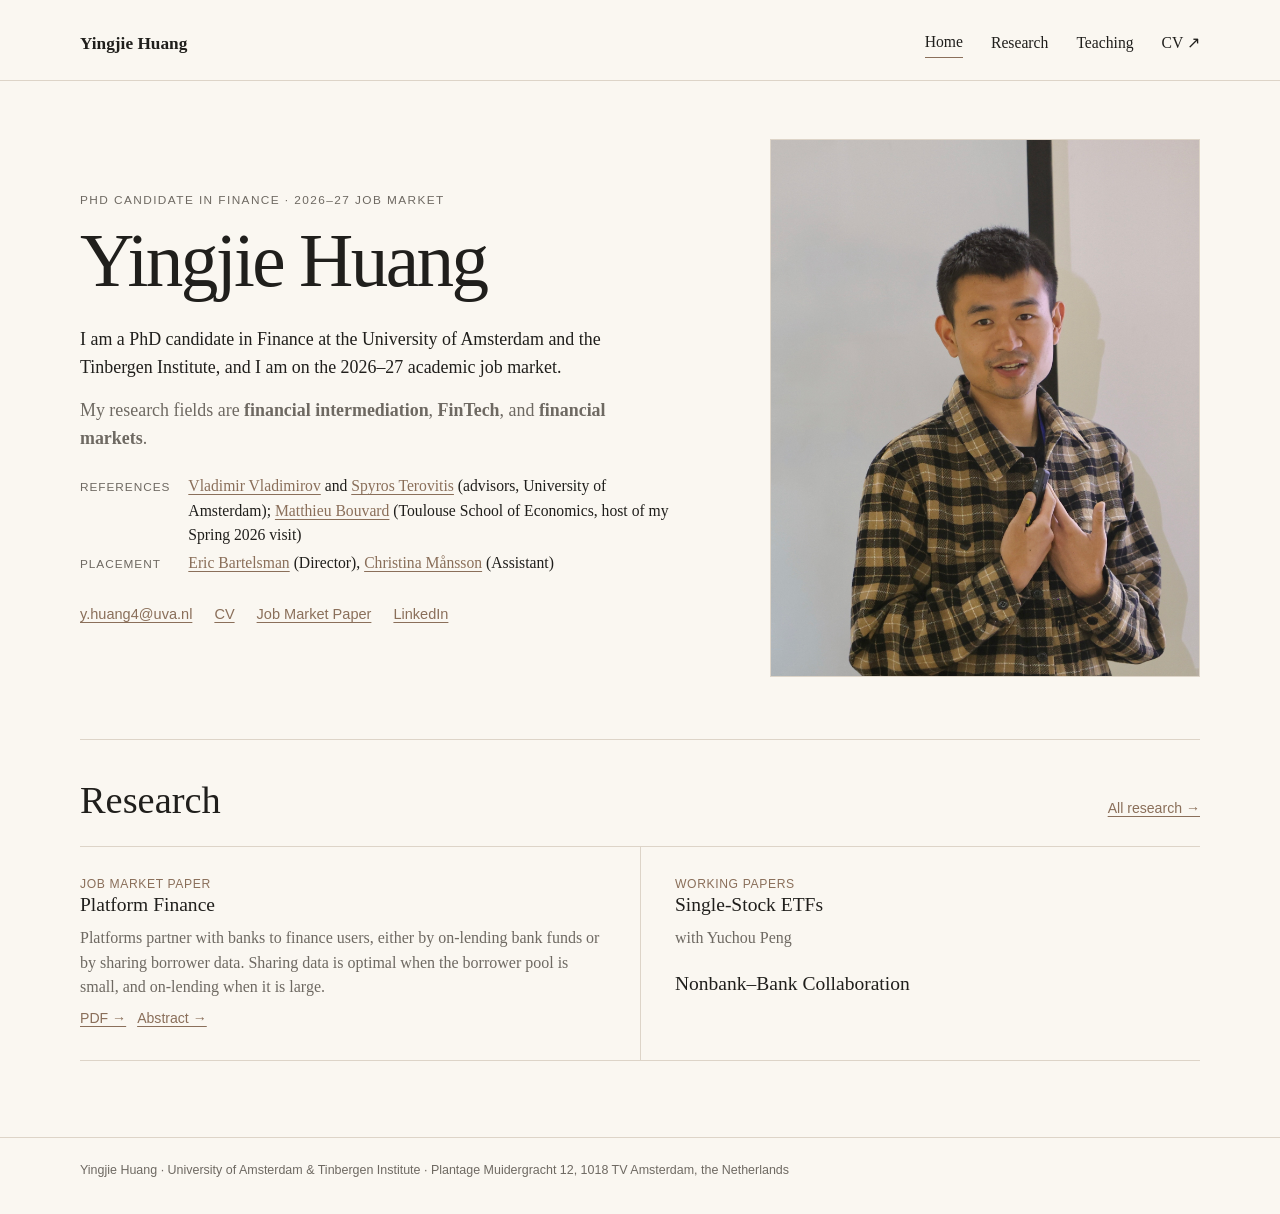
==== index.html @ 3c53a71b "Add GoatCounter analytics and CV/paper click tracking Co-Authored-By: Claude Opus 5.5 <noreply@anthr" ====
<!doctype html>
<html lang="en">
<head>
  <meta charset="utf-8">
  <meta name="viewport" content="width=device-width, initial-scale=1">
  <meta name="description" content="Yingjie Huang, PhD Candidate in Finance at the University of Amsterdam and Tinbergen Institute. On the 2026–27 academic job market.">
  <title>Yingjie Huang | Finance</title>
  <link rel="stylesheet" href="styles.css">
</head>
<body>

<header>
  <div class="site-shell header-inner">
    <a class="site-name" href="index.html">Yingjie Huang</a>
    <nav aria-label="Main navigation">
      <a class="active" href="index.html">Home</a>
      <a href="research.html">Research</a>
      <a href="teaching.html">Teaching</a>
      <a data-goatcounter-click="cv-pdf" href="Huang_CV.pdf?v=2026-11-02" target="_blank" rel="noopener">CV ↗</a>
    </nav>
  </div>
</header>

<main class="site-shell">
  <section class="hero">
    <div>
      <p class="eyebrow">PhD Candidate in Finance · 2026–27 Job Market</p>
      <h1>Yingjie Huang</h1>

      <p class="lead">I am a PhD candidate in Finance at the University of Amsterdam and the Tinbergen Institute, and I am on the 2026–27 academic job market.</p>
      <p class="lead muted">My research fields are <strong>financial intermediation</strong>, <strong>FinTech</strong>, and <strong>financial markets</strong>.</p>

      <dl class="facts">
        <dt>References</dt>
        <dd><a href="mailto:V.N.Vladimirov@uva.nl">Vladimir Vladimirov</a> and <a href="mailto:s.terovitis@uva.nl">Spyros Terovitis</a> (advisors, University of Amsterdam); <a href="mailto:matthieu.bouvard@tse-fr.eu">Matthieu Bouvard</a> (Toulouse School of Economics, host of my Spring 2026 visit)</dd>
        <dt>Placement</dt>
        <dd><a href="mailto:e.j.bartelsman@vu.nl">Eric Bartelsman</a> (Director), <a href="mailto:c.mansson@tinbergen.nl">Christina Månsson</a> (Assistant)</dd>
      </dl>

      <div class="contact-row">
        <a href="mailto:y.huang4@uva.nl">y.huang4@uva.nl</a>
        <a data-goatcounter-click="cv-pdf" href="Huang_CV.pdf?v=2026-11-02" target="_blank" rel="noopener">CV</a>
        <a data-goatcounter-click="jmp-pdf" href="papers/Huang_Platform_Finance.pdf" target="_blank" rel="noopener">Job Market Paper</a>
        <a href="https://www.linkedin.com/in/yingjie-huang-3620b13b2" target="_blank" rel="noopener">LinkedIn</a>
      </div>
    </div>

    <div class="portrait-wrap">
      <img class="portrait" src="assets/portrait.jpg" alt="Portrait of Yingjie Huang">
    </div>
  </section>

  <hr class="section-rule">

  <section>
    <div class="section-heading">
      <h2>Research</h2>
      <a class="small-link" href="research.html">All research →</a>
    </div>

    <div class="research-preview">
      <article class="preview-item">
        <div class="label">Job Market Paper</div>
        <h3>Platform Finance</h3>
        <p>Platforms partner with banks to finance users, either by on-lending bank funds or by sharing borrower data. Sharing data is optimal when the borrower pool is small, and on-lending when it is large.</p>
        <p class="small-link"><a data-goatcounter-click="jmp-pdf" href="papers/Huang_Platform_Finance.pdf" target="_blank" rel="noopener">PDF →</a> &nbsp; <a href="research.html#jmp">Abstract →</a></p>
      </article>

      <article class="preview-item">
        <div class="label">Working Papers</div>
        <h3>Single-Stock ETFs</h3>
        <p>with Yuchou Peng</p>
        <h3 class="next">Nonbank–Bank Collaboration</h3>
      </article>
    </div>
  </section>
</main>

<footer>
  <div class="site-shell">Yingjie Huang · University of Amsterdam &amp; Tinbergen Institute · Plantage Muidergracht 12, 1018 TV Amsterdam, the Netherlands</div>
</footer>

<script data-goatcounter="https://yingjiehuang.goatcounter.com/count" async src="//gc.zgo.at/count.js"></script>
</body>
</html>
---- styles.css ----
:root {
  --bg: #faf7f1;
  --paper: #fffdf9;
  --text: #201f1c;
  --muted: #6e6962;
  --accent: #8a6f5a;
  --line: #ddd4c8;
  --max: 1120px;
}

* { box-sizing: border-box; }

html { scroll-behavior: smooth; }

body {
  margin: 0;
  background: var(--bg);
  color: var(--text);
  font-family: Georgia, "Times New Roman", serif;
  line-height: 1.55;
  -webkit-font-smoothing: antialiased;
}

a {
  color: var(--accent);
  text-decoration-thickness: 1px;
  text-underline-offset: 3px;
}

a:hover { opacity: 0.72; }

.site-shell {
  width: min(calc(100% - 44px), var(--max));
  margin: 0 auto;
}

header {
  padding: 30px 0 22px;
  border-bottom: 1px solid var(--line);
}

.header-inner {
  display: flex;
  align-items: center;
  justify-content: space-between;
  gap: 30px;
}

.site-name {
  color: var(--text);
  text-decoration: none;
  font-size: 1.08rem;
  font-weight: 700;
}

nav {
  display: flex;
  flex-wrap: wrap;
  gap: 28px;
  align-items: center;
}

nav a {
  color: var(--text);
  text-decoration: none;
  font-size: 0.98rem;
  padding-bottom: 3px;
}

nav a.active {
  border-bottom: 1px solid var(--accent);
}

main { padding: 58px 0 76px; }

.hero {
  display: grid;
  grid-template-columns: 1.12fr 0.88fr;
  gap: 68px;
  align-items: center;
}

.eyebrow {
  margin: 0 0 8px;
  color: var(--muted);
  font-family: Arial, Helvetica, sans-serif;
  font-size: 0.74rem;
  letter-spacing: 0.12em;
  text-transform: uppercase;
}

h1, h2, h3 {
  line-height: 1.16;
  font-weight: 500;
}

h1 {
  margin: 0 0 22px;
  font-size: clamp(2.65rem, 6vw, 4.7rem);
  letter-spacing: -0.035em;
}

h2 {
  margin: 0 0 26px;
  font-size: clamp(1.9rem, 3vw, 2.55rem);
}

h3 {
  margin: 0 0 9px;
  font-size: 1.22rem;
}

.lead {
  max-width: 640px;
  margin: 0 0 15px;
  font-size: 1.12rem;
}

.muted { color: var(--muted); }

.contact-row {
  margin-top: 27px;
  display: flex;
  flex-wrap: wrap;
  gap: 13px 22px;
  font-family: Arial, Helvetica, sans-serif;
  font-size: 0.91rem;
}

.portrait-wrap {
  justify-self: end;
  width: min(100%, 430px);
}

.portrait {
  display: block;
  width: 100%;
  aspect-ratio: 4 / 5;
  object-fit: cover;
  object-position: 50% 23%;
  border: 1px solid var(--line);
}

.section-rule {
  margin: 62px 0 38px;
  border: 0;
  border-top: 1px solid var(--line);
}

.section-heading {
  display: flex;
  align-items: baseline;
  justify-content: space-between;
  gap: 25px;
  margin-bottom: 24px;
}

.section-heading h2 { margin: 0; }

.research-preview {
  display: grid;
  grid-template-columns: 1fr 1fr;
  gap: 0;
  border-top: 1px solid var(--line);
  border-bottom: 1px solid var(--line);
}

.preview-item {
  padding: 28px 34px 30px 0;
}

.preview-item + .preview-item {
  padding-left: 34px;
  border-left: 1px solid var(--line);
}

.preview-item h3.next { margin-top: 22px; }

.label {
  color: var(--accent);
  font-family: Arial, Helvetica, sans-serif;
  font-size: 0.76rem;
  letter-spacing: 0.05em;
  text-transform: uppercase;
}

.preview-item p,
.paper p,
.discussion p {
  margin: 8px 0 0;
  color: var(--muted);
}

.page-intro {
  max-width: 760px;
  margin-bottom: 48px;
}

.page-intro h1 {
  font-size: clamp(2.5rem, 4vw, 3.6rem);
  margin-bottom: 16px;
}

.research-section + .research-section {
  margin-top: 52px;
}

.research-section > h2,
.teaching-section > h2 {
  padding-bottom: 11px;
  margin-bottom: 0;
  font-size: 1.55rem;
  border-bottom: 1px solid var(--line);
}

.paper,
.discussion,
.course-row {
  padding: 22px 0;
  border-bottom: 1px solid var(--line);
}

.paper-top {
  display: grid;
  grid-template-columns: 1fr auto;
  gap: 24px;
  align-items: start;
}

.paper-title {
  font-size: 1.15rem;
  font-weight: 600;
}

.paper-links {
  white-space: nowrap;
  display: flex;
  gap: 18px;
  font-family: Arial, Helvetica, sans-serif;
  font-size: 0.85rem;
}

.authors {
  margin-top: 3px;
  color: var(--muted);
  font-size: 0.96rem;
}

.discussion-title {
  font-weight: 600;
}

.teaching-section {
  max-width: 900px;
}

.course-row {
  display: grid;
  grid-template-columns: 1fr 1.5fr;
  gap: 24px;
}

.course-row strong { font-weight: 600; }
.course-row span { color: var(--muted); }

footer {
  border-top: 1px solid var(--line);
  padding: 23px 0 34px;
  color: var(--muted);
  font-family: Arial, Helvetica, sans-serif;
  font-size: 0.78rem;
}

.small-link {
  font-family: Arial, Helvetica, sans-serif;
  font-size: 0.88rem;
}

/* Home: advisor / visiting facts */
.facts {
  display: grid;
  grid-template-columns: auto 1fr;
  gap: 4px 18px;
  margin: 22px 0 0;
  font-size: 0.98rem;
}

.facts dt {
  color: var(--muted);
  font-family: Arial, Helvetica, sans-serif;
  font-size: 0.74rem;
  letter-spacing: 0.08em;
  text-transform: uppercase;
  padding-top: 4px;
}

.facts dd { margin: 0; }

/* Research: abstract and presentations */
.paper p.abstract {
  margin-top: 12px;
  color: var(--text);
  max-width: 860px;
}

.paper p.presented {
  margin-top: 12px;
  font-size: 0.92rem;
  max-width: 860px;
}

.presented span {
  color: var(--accent);
  font-family: Arial, Helvetica, sans-serif;
  font-size: 0.76rem;
  letter-spacing: 0.05em;
  text-transform: uppercase;
}

/* Teaching: institution headings */
.teaching-section + .teaching-section { margin-top: 52px; }

.teaching-section h2 .role {
  display: block;
  margin-top: 6px;
  color: var(--muted);
  font-family: Arial, Helvetica, sans-serif;
  font-size: 0.85rem;
}

/* Teaching: evaluation scores lead, years are secondary */
.course-row { align-items: center; }

.evals {
  display: flex;
  flex-wrap: wrap;
  gap: 10px 30px;
}

.eval {
  display: flex;
  flex-direction: column;
  line-height: 1.2;
}

.course-row .eval-score {
  color: var(--text);
  font-size: 1.45rem;
  font-weight: 500;
}

.eval-scale {
  color: var(--muted);
  font-size: 0.9rem;
}

.eval-year,
.course-note {
  color: var(--muted);
  font-family: Arial, Helvetica, sans-serif;
  font-size: 0.78rem;
  letter-spacing: 0.03em;
}

.course-note { font-size: 0.9rem; letter-spacing: 0; }

footer a { color: inherit; }

@media (max-width: 800px) {
  .site-shell { width: min(calc(100% - 30px), var(--max)); }

  header { padding-top: 22px; }

  .header-inner {
    align-items: flex-start;
    flex-direction: column;
    gap: 16px;
  }

  nav { gap: 18px; }

  main { padding-top: 38px; }

  .hero {
    grid-template-columns: 1fr;
    gap: 38px;
  }

  .portrait-wrap {
    justify-self: start;
    width: min(100%, 480px);
  }

  .research-preview { grid-template-columns: 1fr; }

  .preview-item { padding: 24px 0; }

  .preview-item + .preview-item {
    padding-left: 0;
    border-left: 0;
    border-top: 1px solid var(--line);
  }

  .paper-top {
    grid-template-columns: 1fr;
    gap: 10px;
  }

  .paper-links { white-space: normal; }

  .course-row {
    grid-template-columns: 1fr;
    gap: 5px;
  }
}
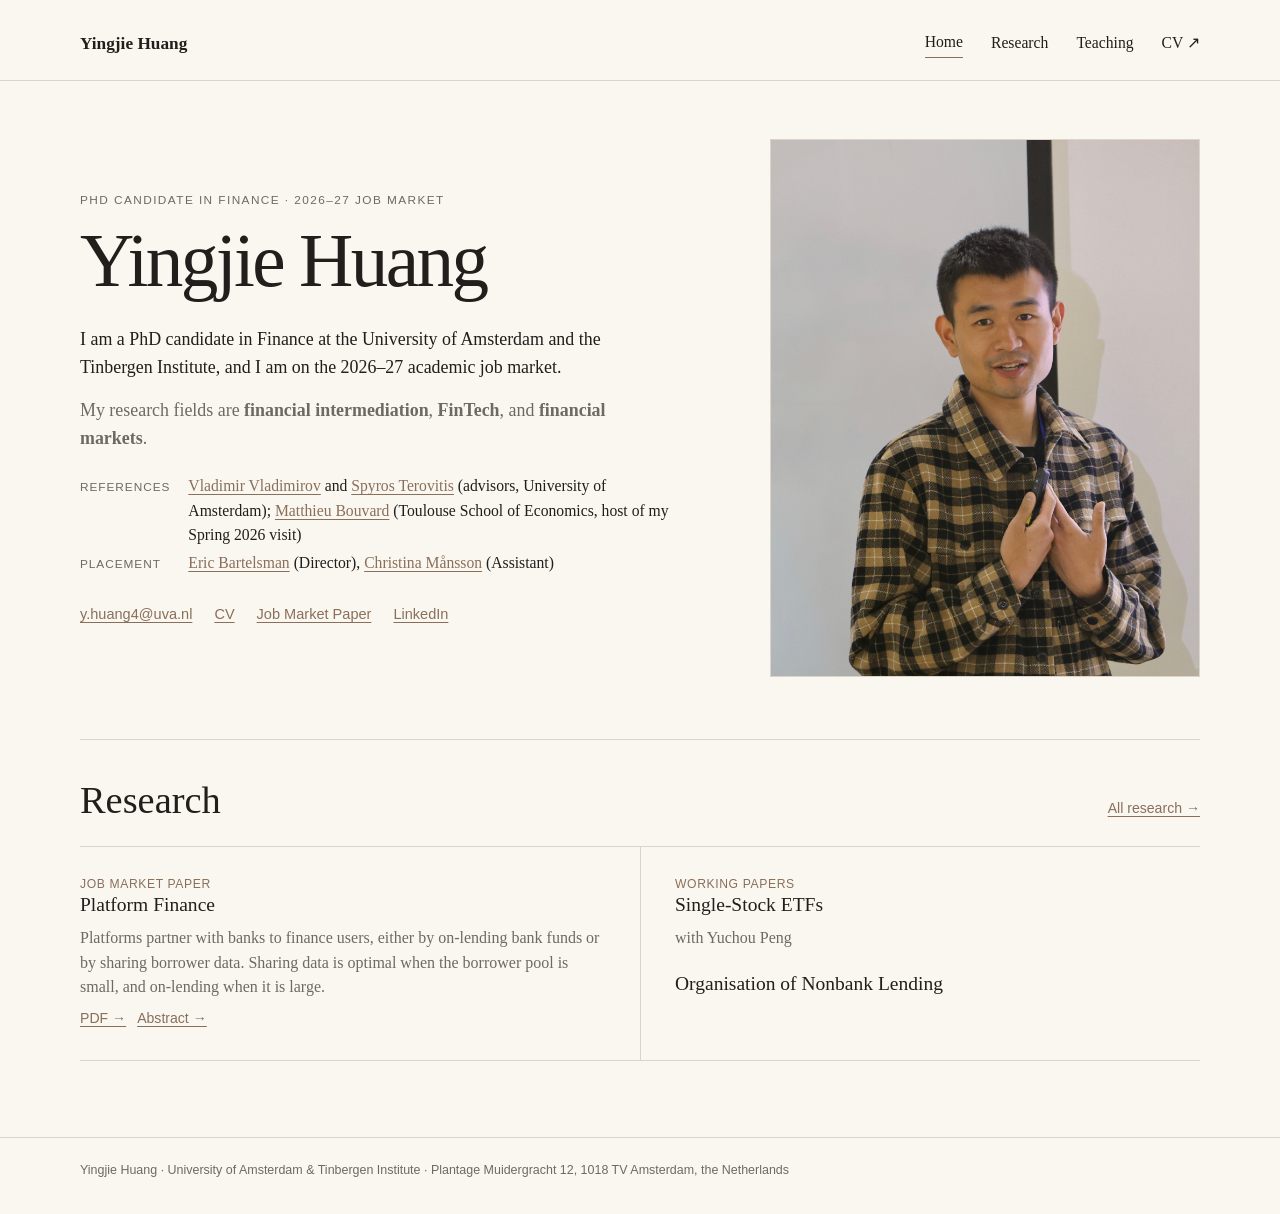
==== commit 057988b0: "Rename nonbank paper to Organisation of Nonbank Lending; sync CV Co-Authored-By: Claude Opus 5.5 <no" ====
--- a/index.html
+++ b/index.html
@@ -16,7 +16,7 @@
       <a class="active" href="index.html">Home</a>
       <a href="research.html">Research</a>
       <a href="teaching.html">Teaching</a>
-      <a data-goatcounter-click="cv-pdf" href="Huang_CV.pdf?v=2026-11-02" target="_blank" rel="noopener">CV ↗</a>
+      <a data-goatcounter-click="cv-pdf" href="Huang_CV.pdf?v=2026-11-12" target="_blank" rel="noopener">CV ↗</a>
     </nav>
   </div>
 </header>
@@ -39,7 +39,7 @@
 
       <div class="contact-row">
         <a href="mailto:y.huang4@uva.nl">y.huang4@uva.nl</a>
-        <a data-goatcounter-click="cv-pdf" href="Huang_CV.pdf?v=2026-11-02" target="_blank" rel="noopener">CV</a>
+        <a data-goatcounter-click="cv-pdf" href="Huang_CV.pdf?v=2026-11-12" target="_blank" rel="noopener">CV</a>
         <a data-goatcounter-click="jmp-pdf" href="papers/Huang_Platform_Finance.pdf" target="_blank" rel="noopener">Job Market Paper</a>
         <a href="https://www.linkedin.com/in/yingjie-huang-3620b13b2" target="_blank" rel="noopener">LinkedIn</a>
       </div>
@@ -70,7 +70,7 @@
         <div class="label">Working Papers</div>
         <h3>Single-Stock ETFs</h3>
         <p>with Yuchou Peng</p>
-        <h3 class="next">Nonbank–Bank Collaboration</h3>
+        <h3 class="next">Organisation of Nonbank Lending</h3>
       </article>
     </div>
   </section>
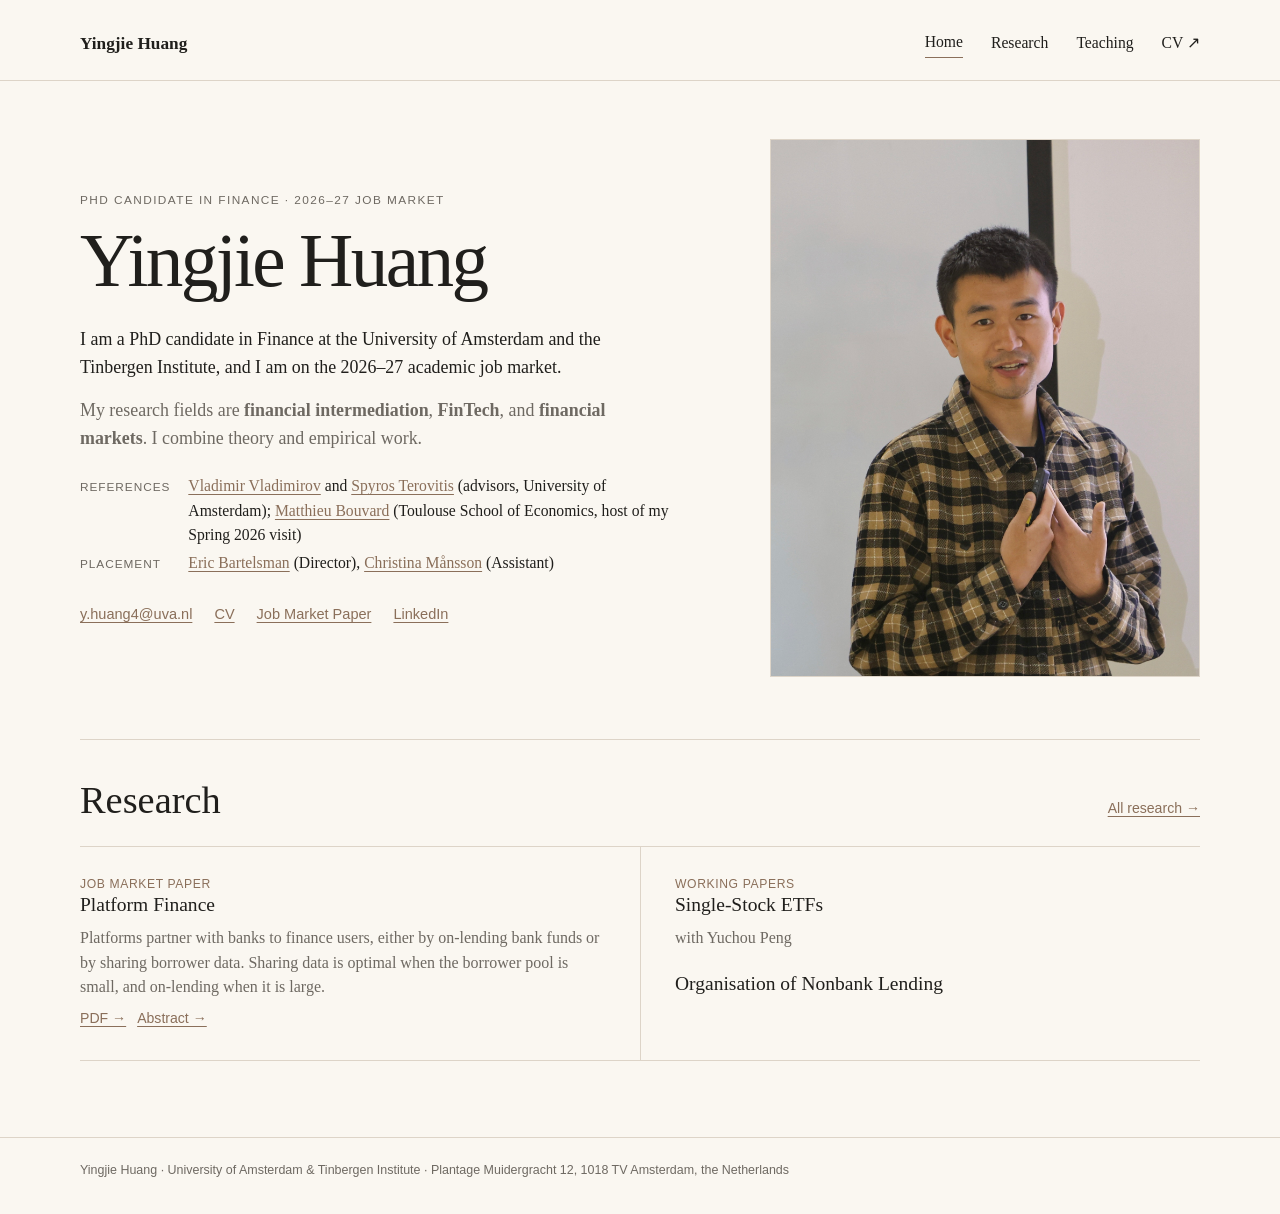
==== commit 085e415a: "Sync latest CV and job market paper" ====
--- a/index.html
+++ b/index.html
@@ -28,7 +28,7 @@
       <h1>Yingjie Huang</h1>
 
       <p class="lead">I am a PhD candidate in Finance at the University of Amsterdam and the Tinbergen Institute, and I am on the 2026–27 academic job market.</p>
-      <p class="lead muted">My research fields are <strong>financial intermediation</strong>, <strong>FinTech</strong>, and <strong>financial markets</strong>.</p>
+      <p class="lead muted">My research fields are <strong>financial intermediation</strong>, <strong>FinTech</strong>, and <strong>financial markets</strong>. I combine theory and empirical work.</p>
 
       <dl class="facts">
         <dt>References</dt>
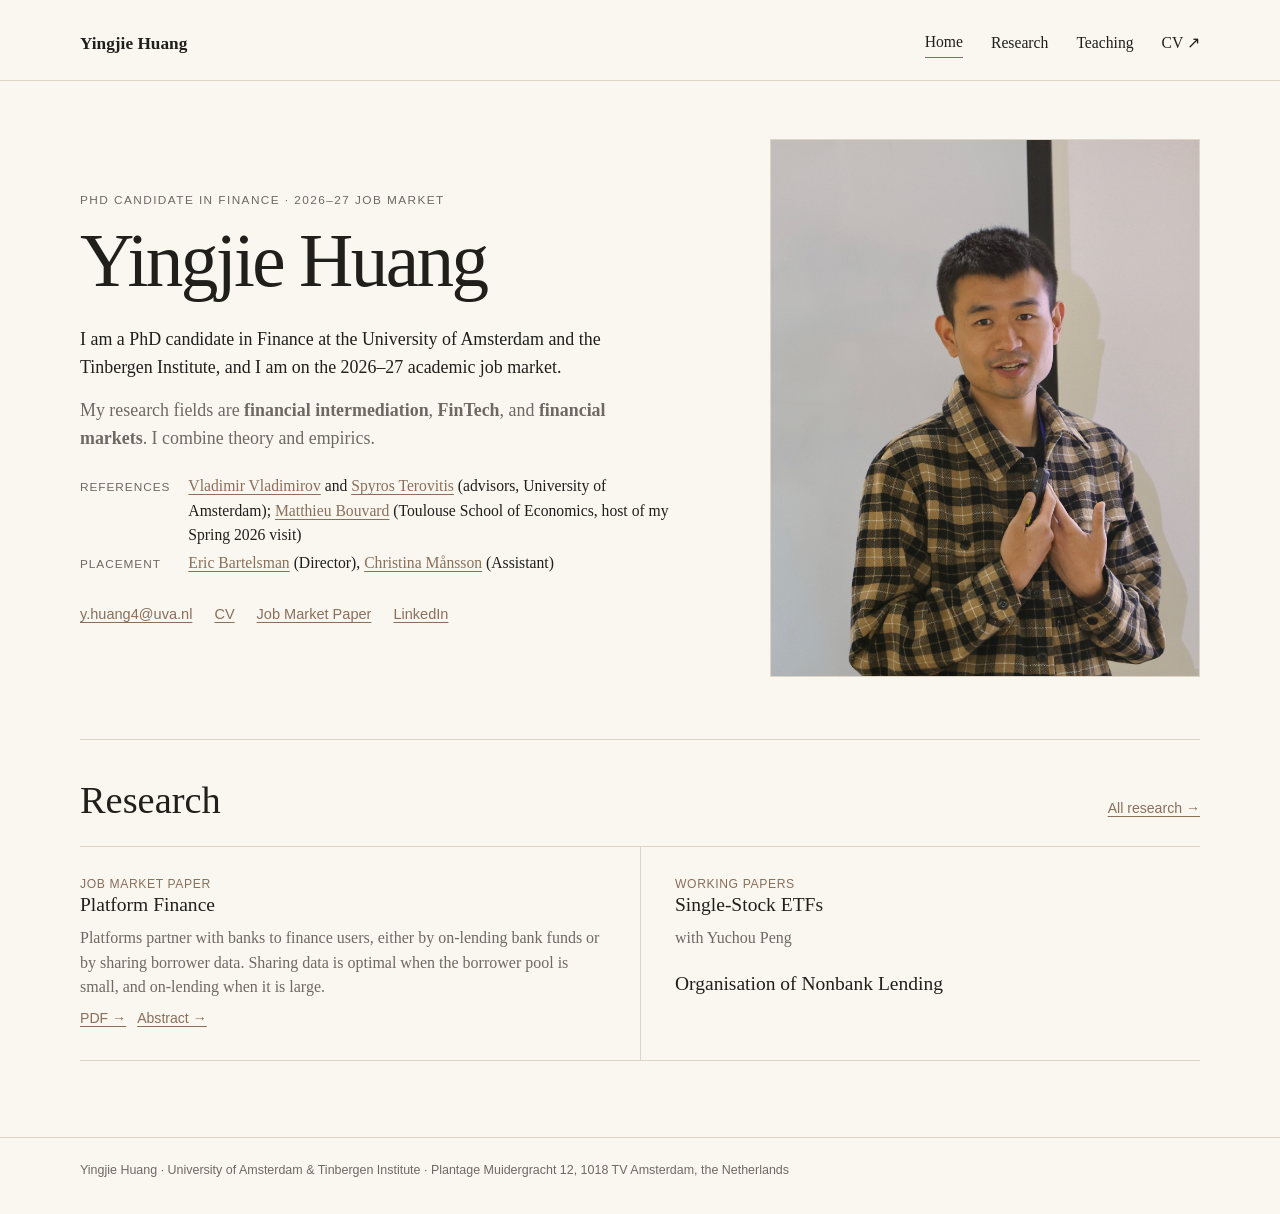
==== commit fb24f80b: "Homepage: theory and empirics Co-Authored-By: Claude Opus 5.5 <noreply@anthropic.com>" ====
--- a/index.html
+++ b/index.html
@@ -28,7 +28,7 @@
       <h1>Yingjie Huang</h1>
 
       <p class="lead">I am a PhD candidate in Finance at the University of Amsterdam and the Tinbergen Institute, and I am on the 2026–27 academic job market.</p>
-      <p class="lead muted">My research fields are <strong>financial intermediation</strong>, <strong>FinTech</strong>, and <strong>financial markets</strong>. I combine theory and empirical work.</p>
+      <p class="lead muted">My research fields are <strong>financial intermediation</strong>, <strong>FinTech</strong>, and <strong>financial markets</strong>. I combine theory and empirics.</p>
 
       <dl class="facts">
         <dt>References</dt>
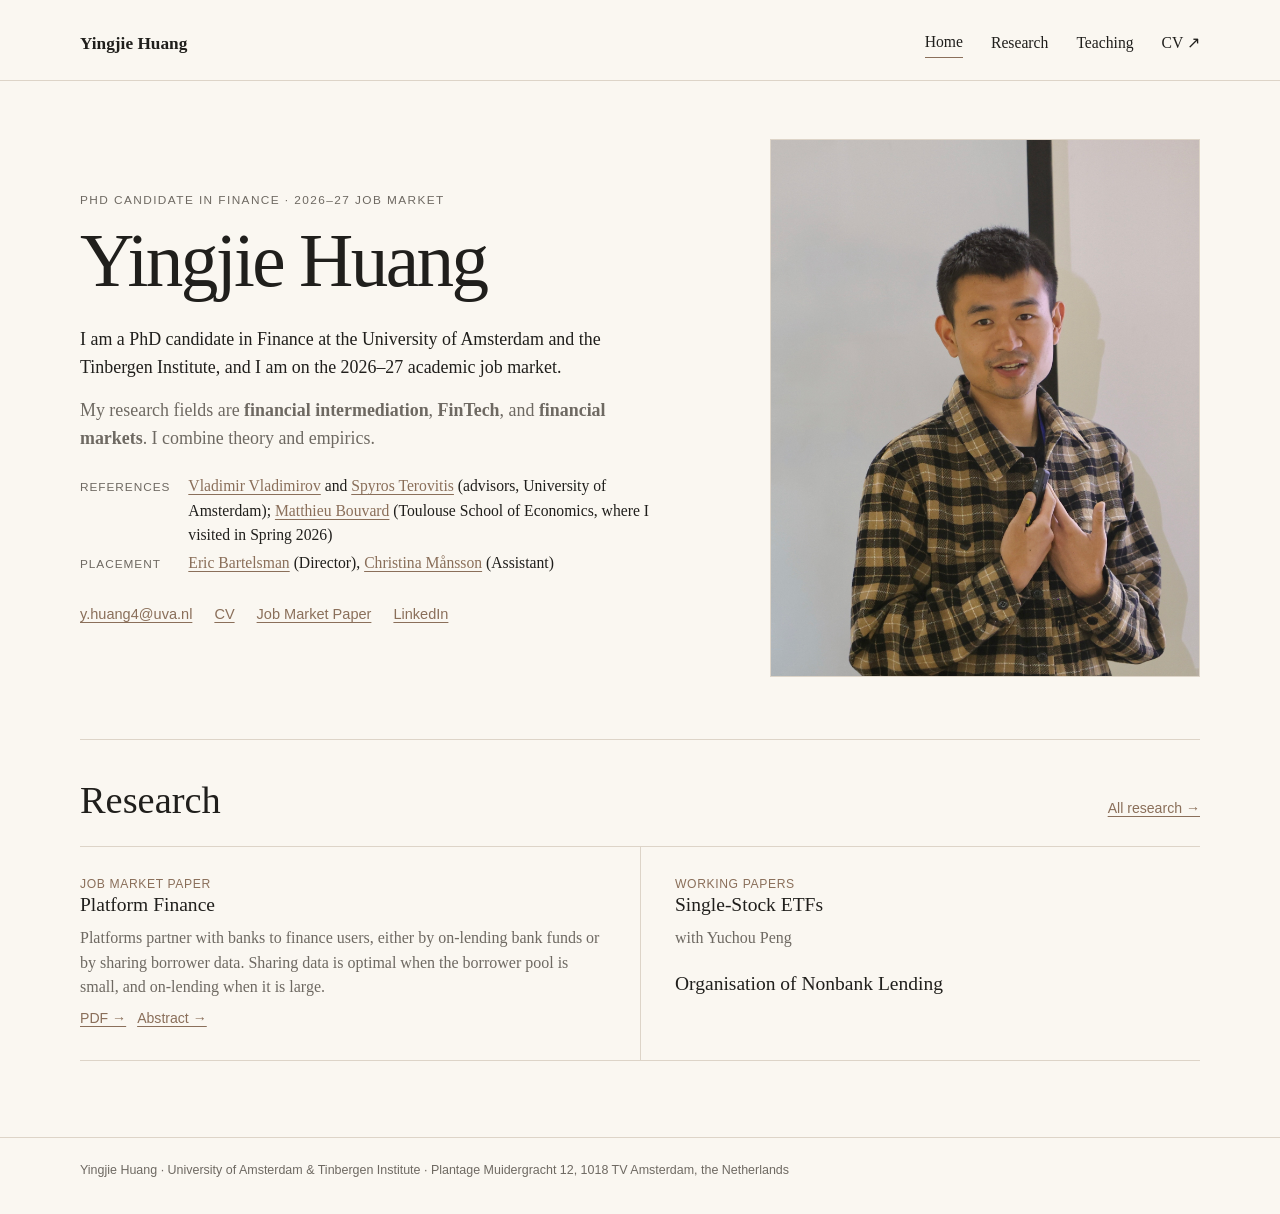
==== commit 1398a93d: "Homepage: reword Bouvard visit Co-Authored-By: Claude Opus 5.5 <noreply@anthropic.com>" ====
--- a/index.html
+++ b/index.html
@@ -32,7 +32,7 @@
 
       <dl class="facts">
         <dt>References</dt>
-        <dd><a href="mailto:V.N.Vladimirov@uva.nl">Vladimir Vladimirov</a> and <a href="mailto:s.terovitis@uva.nl">Spyros Terovitis</a> (advisors, University of Amsterdam); <a href="mailto:matthieu.bouvard@tse-fr.eu">Matthieu Bouvard</a> (Toulouse School of Economics, host of my Spring 2026 visit)</dd>
+        <dd><a href="mailto:V.N.Vladimirov@uva.nl">Vladimir Vladimirov</a> and <a href="mailto:s.terovitis@uva.nl">Spyros Terovitis</a> (advisors, University of Amsterdam); <a href="mailto:matthieu.bouvard@tse-fr.eu">Matthieu Bouvard</a> (Toulouse School of Economics, where I visited in Spring 2026)</dd>
         <dt>Placement</dt>
         <dd><a href="mailto:e.j.bartelsman@vu.nl">Eric Bartelsman</a> (Director), <a href="mailto:c.mansson@tinbergen.nl">Christina Månsson</a> (Assistant)</dd>
       </dl>
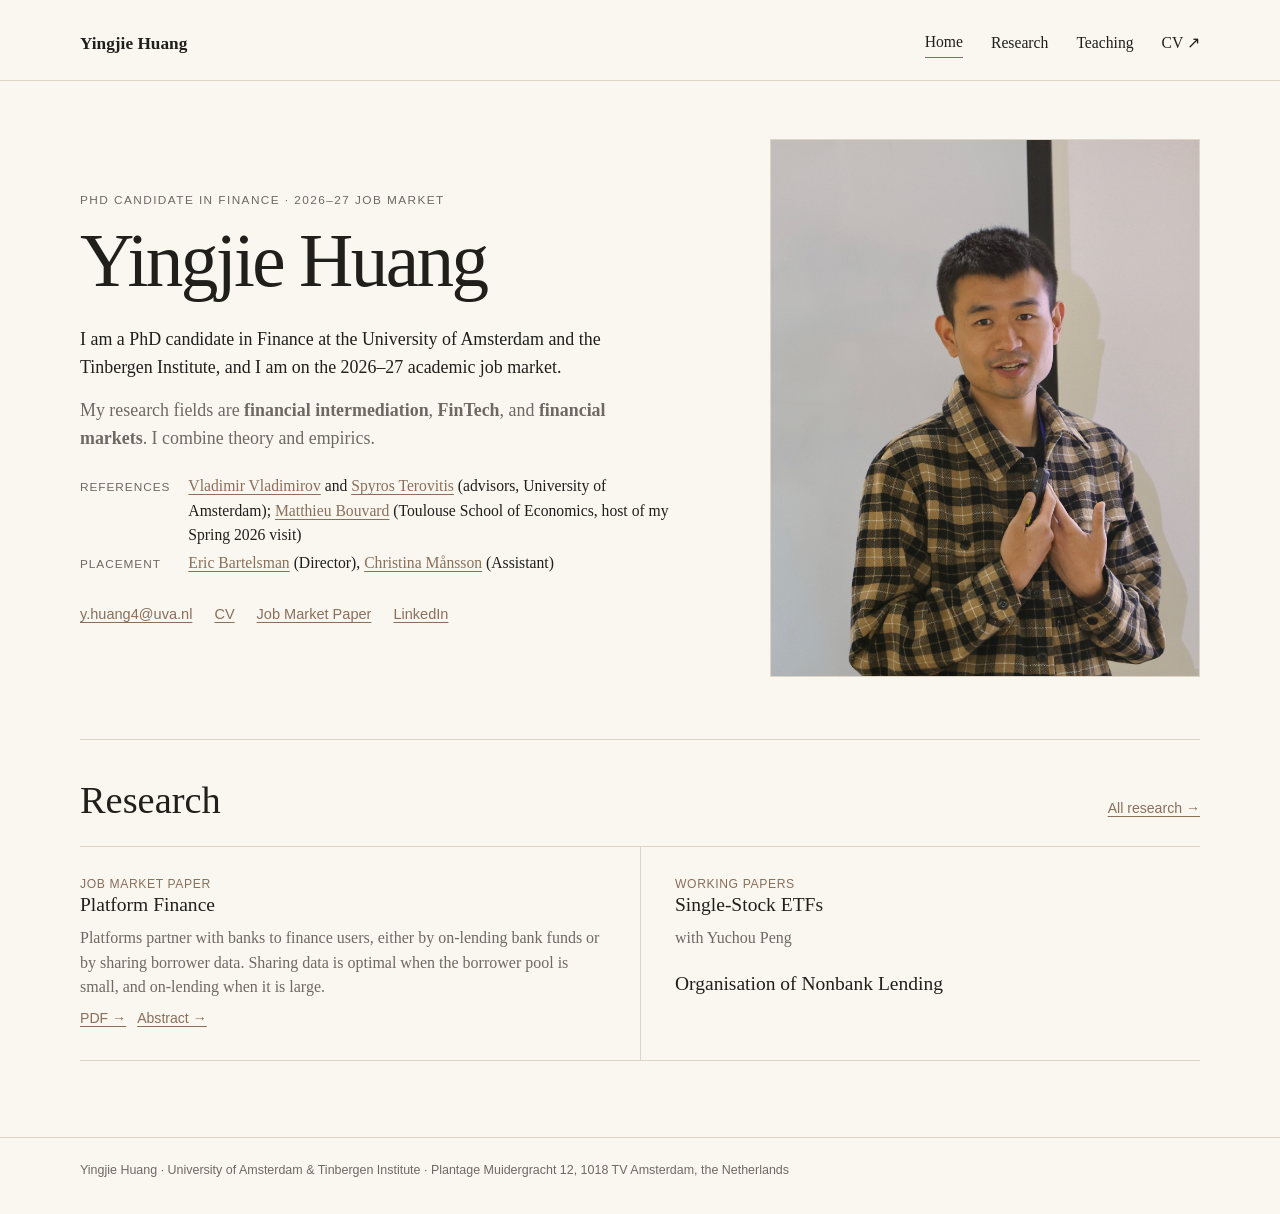
==== commit 48d3939f: "Revert homepage Bouvard wording Co-Authored-By: Claude Opus 5.5 <noreply@anthropic.com>" ====
--- a/index.html
+++ b/index.html
@@ -32,7 +32,7 @@
 
       <dl class="facts">
         <dt>References</dt>
-        <dd><a href="mailto:V.N.Vladimirov@uva.nl">Vladimir Vladimirov</a> and <a href="mailto:s.terovitis@uva.nl">Spyros Terovitis</a> (advisors, University of Amsterdam); <a href="mailto:matthieu.bouvard@tse-fr.eu">Matthieu Bouvard</a> (Toulouse School of Economics, where I visited in Spring 2026)</dd>
+        <dd><a href="mailto:V.N.Vladimirov@uva.nl">Vladimir Vladimirov</a> and <a href="mailto:s.terovitis@uva.nl">Spyros Terovitis</a> (advisors, University of Amsterdam); <a href="mailto:matthieu.bouvard@tse-fr.eu">Matthieu Bouvard</a> (Toulouse School of Economics, host of my Spring 2026 visit)</dd>
         <dt>Placement</dt>
         <dd><a href="mailto:e.j.bartelsman@vu.nl">Eric Bartelsman</a> (Director), <a href="mailto:c.mansson@tinbergen.nl">Christina Månsson</a> (Assistant)</dd>
       </dl>
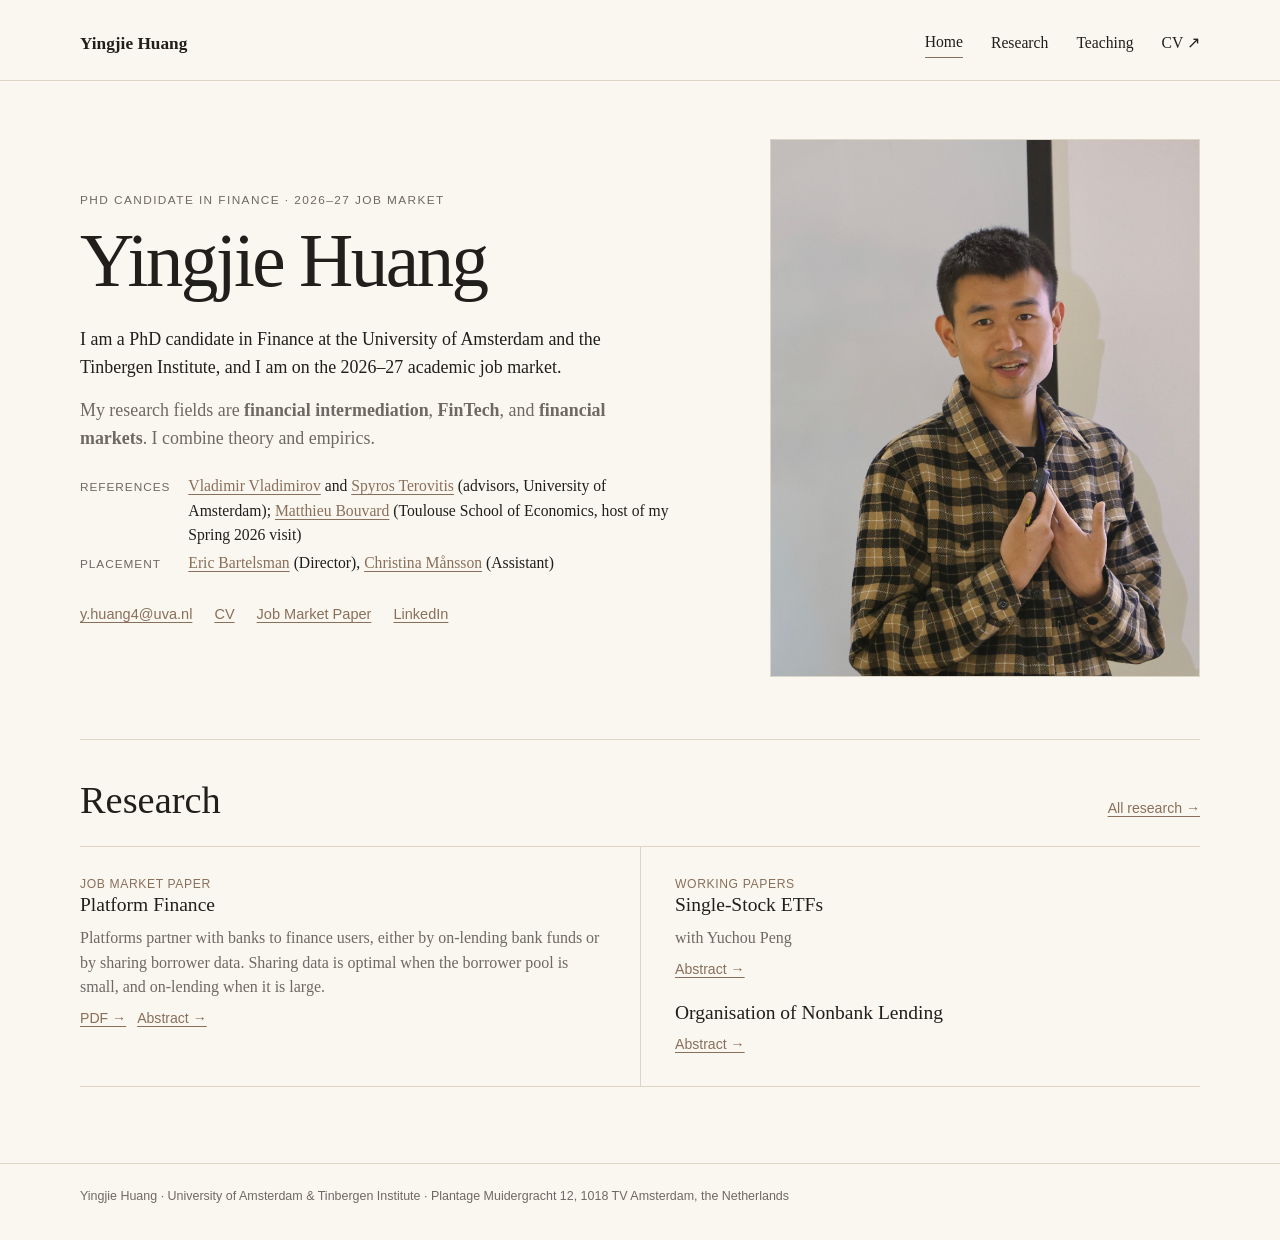
==== commit 4ab8cdab: "Research: folded abstracts for working papers; homepage links open them Co-Authored-By: Claude Opus " ====
--- a/index.html
+++ b/index.html
@@ -32,9 +32,9 @@
 
       <dl class="facts">
         <dt>References</dt>
-        <dd><a href="mailto:V.N.Vladimirov@uva.nl">Vladimir Vladimirov</a> and <a href="mailto:s.terovitis@uva.nl">Spyros Terovitis</a> (advisors, University of Amsterdam); <a href="mailto:matthieu.bouvard@tse-fr.eu">Matthieu Bouvard</a> (Toulouse School of Economics, host of my Spring 2026 visit)</dd>
+        <dd><a href="https://www.uva.nl/en/profile/v/l/v.n.vladimirov/v.n.vladimirov.html" target="_blank" rel="noopener">Vladimir Vladimirov</a> and <a href="https://www.uva.nl/en/profile/t/e/s.terovitis/s.terovitis.html" target="_blank" rel="noopener">Spyros Terovitis</a> (advisors, University of Amsterdam); <a href="https://www.tse-fr.eu/people/matthieu-bouvard" target="_blank" rel="noopener">Matthieu Bouvard</a> (Toulouse School of Economics, host of my Spring 2026 visit)</dd>
         <dt>Placement</dt>
-        <dd><a href="mailto:e.j.bartelsman@vu.nl">Eric Bartelsman</a> (Director), <a href="mailto:c.mansson@tinbergen.nl">Christina Månsson</a> (Assistant)</dd>
+        <dd><a href="https://vu.nl/en/research/scientists/eric-bartelsman" target="_blank" rel="noopener">Eric Bartelsman</a> (Director), <a href="https://tinbergen.nl/staff" target="_blank" rel="noopener">Christina Månsson</a> (Assistant)</dd>
       </dl>
 
       <div class="contact-row">
@@ -70,7 +70,9 @@
         <div class="label">Working Papers</div>
         <h3>Single-Stock ETFs</h3>
         <p>with Yuchou Peng</p>
+        <p class="small-link"><a href="research.html#etf">Abstract →</a></p>
         <h3 class="next">Organisation of Nonbank Lending</h3>
+        <p class="small-link"><a href="research.html#nonbank">Abstract →</a></p>
       </article>
     </div>
   </section>
--- a/styles.css
+++ b/styles.css
@@ -303,6 +303,36 @@
   max-width: 860px;
 }
 
+/* Research: folded abstracts of working papers */
+.abstract-toggle { margin-top: 10px; }
+.paper { scroll-margin-top: 28px; }
+
+.abstract-toggle summary {
+  display: inline-flex;
+  align-items: center;
+  gap: 7px;
+  cursor: pointer;
+  list-style: none;
+  color: var(--accent);
+  font-family: Arial, Helvetica, sans-serif;
+  font-size: 0.85rem;
+}
+
+.abstract-toggle summary::-webkit-details-marker { display: none; }
+
+.abstract-toggle summary::before {
+  content: "";
+  width: 0;
+  height: 0;
+  border-left: 5px solid currentColor;
+  border-top: 4px solid transparent;
+  border-bottom: 4px solid transparent;
+  transition: transform 0.15s ease;
+}
+
+.abstract-toggle[open] summary::before { transform: rotate(90deg); }
+.abstract-toggle summary:hover { opacity: 0.72; }
+
 .paper p.presented {
   margin-top: 12px;
   font-size: 0.92rem;
